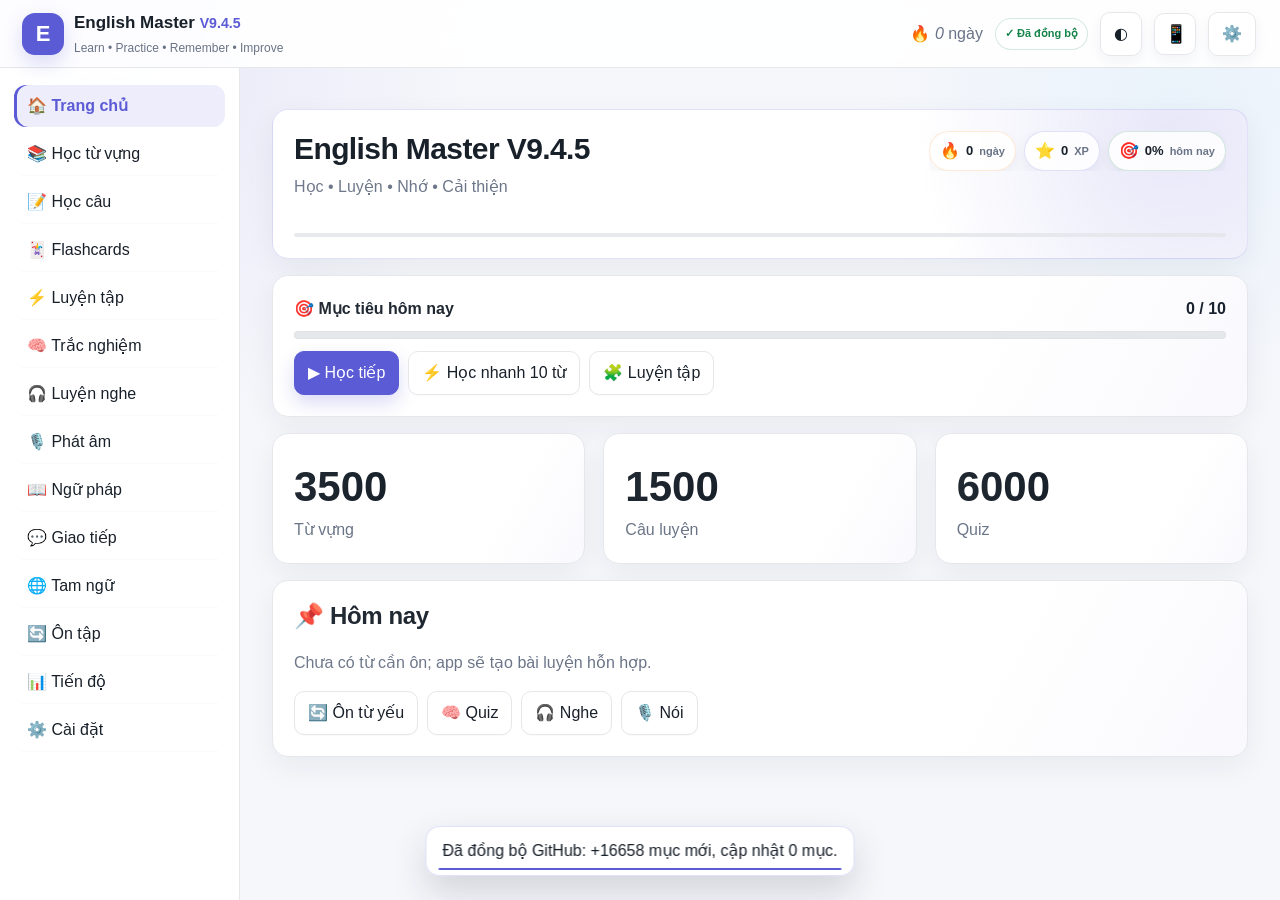
==== index.html @ c89bbf23 "V9.4.5: harden settings theme and speech controls" ====
<!doctype html>
<html lang="vi">
<head>
<meta charset="utf-8">
<meta name="viewport" content="width=device-width,initial-scale=1">
<meta name="application-version" content="9.4.5">
<meta name="theme-color" content="#5b5bd6">
<link rel="manifest" href="manifest.json">
<meta name="apple-mobile-web-app-capable" content="yes">
<link rel="stylesheet" href="styles.css">
<title>English Master V9.4.5</title>
</head>
<body>
<header class="top"><div class="brand"><b>E</b><div><strong>English Master <small>V9.4.5</small></strong><span>Learn • Practice • Remember • Improve</span></div></div><div class="top-actions"><span>🔥 <i id="streak">0</i> ngày</span><span id="syncStatus" data-state="idle" aria-label="Trạng thái đồng bộ" title="Trạng thái đồng bộ">● Đồng bộ</span><button id="theme" aria-label="Đổi Light / Dark" title="Đổi Light / Dark">◐</button><button id="layoutQuick" class="layout-quick" onclick="toggleLayoutQuick()" aria-label="Chuyển sang giao diện điện thoại" title="Chuyển sang giao diện điện thoại">📱</button><button onclick="show('settings')" aria-label="Cài đặt" title="Cài đặt">⚙️</button></div></header>
<div class="layout"><aside id="side"><button onclick="show('home')" aria-label="Trang chủ" title="Trang chủ">🏠 Trang chủ</button><button onclick="show('vocab')" aria-label="Học từ vựng" title="Học từ vựng">📚 Học từ vựng</button><button onclick="show('sentences')" aria-label="Học câu" title="Học câu">📝 Học câu</button><button onclick="show('flashcards')" aria-label="Flashcards" title="Flashcards">🃏 Flashcards</button><button onclick="show('practice')" aria-label="Luyện tập" title="Luyện tập">⚡ Luyện tập</button><button onclick="show('quiz')" aria-label="Trắc nghiệm" title="Trắc nghiệm">🧠 Trắc nghiệm</button><button onclick="show('listening')" aria-label="Luyện nghe" title="Luyện nghe">🎧 Luyện nghe</button><button onclick="show('speaking')" aria-label="Phát âm" title="Phát âm">🎙️ Phát âm</button><button onclick="show('grammar')" aria-label="Ngữ pháp" title="Ngữ pháp">📖 Ngữ pháp</button><button onclick="show('communication')" aria-label="Giao tiếp" title="Giao tiếp">💬 Giao tiếp</button><button onclick="show('trilingual')" aria-label="Tam ngữ" title="Tam ngữ">🌐 Tam ngữ</button><button onclick="show('review')" aria-label="Ôn tập" title="Ôn tập">🔄 Ôn tập</button><button onclick="show('stats')" aria-label="Tiến độ" title="Tiến độ">📊 Tiến độ</button><button onclick="show('settings')" aria-label="Cài đặt" title="Cài đặt">⚙️ Cài đặt</button></aside><main><div id="view"></div></main></div>
<div id="toast" role="status" aria-live="polite"></div><button id="backTop" aria-label="Về đầu trang" title="Về đầu trang">↑</button>
<script src="app.js?v=9.4.5"></script>
</body></html>
---- styles.css ----
:root{--p:#5b5bd6;--bg:#f6f7fb;--card:#fff;--text:#18202a;--muted:#697386;--line:#e5e7eb;--ok:#16834a;--bad:#c43d3d}*{box-sizing:border-box}body{margin:0;font-family:Inter,Arial,sans-serif;background:var(--bg);color:var(--text)}body.dark{--bg:#10131a;--card:#181d27;--text:#eef2f7;--muted:#aab3c0;--line:#2a3240}.top{height:68px;background:var(--card);border-bottom:1px solid var(--line);display:flex;align-items:center;justify-content:space-between;padding:0 22px;position:sticky;top:0;z-index:5}.brand{display:flex;gap:10px;align-items:center}.brand>b{width:42px;height:42px;border-radius:13px;background:var(--p);color:white;display:grid;place-items:center;font-size:22px}.brand strong{display:block;font-size:17px}.brand small{color:var(--p)}.brand span{display:block;color:var(--muted);font-size:12px;margin-top:3px}.top-actions{display:flex;gap:12px;align-items:center;color:var(--muted)}button{border:1px solid var(--line);background:var(--card);color:var(--text);padding:9px 13px;border-radius:10px;cursor:pointer}button:hover{border-color:var(--p)}.layout{display:flex;min-height:calc(100vh - 68px)}aside{width:220px;background:var(--card);border-right:1px solid var(--line);padding:14px;position:sticky;top:68px;height:calc(100vh - 68px);overflow:auto}aside button{width:100%;text-align:left;margin:3px 0;border:0}.active{background:#eeeeff!important;color:var(--p)}main{flex:1;padding:26px;max-width:1250px;margin:auto;width:100%}.card{background:var(--card);border:1px solid var(--line);border-radius:16px;padding:20px;margin-bottom:16px}.grid{display:grid;grid-template-columns:repeat(3,minmax(0,1fr));gap:16px}.grid2{display:grid;grid-template-columns:repeat(2,minmax(0,1fr));gap:16px}.hero{padding:28px}.muted{color:var(--muted)}.small{font-size:13px}.badge{display:inline-block;background:#eeeefc;color:var(--p);padding:5px 9px;border-radius:999px;font-size:12px}.word{font-size:34px;font-weight:800}.ipa{color:var(--p);font-size:18px}.big{font-size:42px;font-weight:800}.actions{display:flex;gap:9px;flex-wrap:wrap}.primary{background:var(--p);color:white;border-color:var(--p)}.danger{color:var(--bad)}.success{color:var(--ok)}.flash{min-height:310px;display:grid;place-items:center;text-align:center;cursor:pointer}.options{display:grid;grid-template-columns:repeat(2,1fr);gap:10px}.option{padding:15px;text-align:left}.correct{border-color:var(--ok);background:#effaf3}.wrong{border-color:var(--bad);background:#fff0f0}.progress{height:8px;background:var(--line);border-radius:99px;overflow:hidden}.bar{height:100%;background:var(--p)}input,select{width:100%;padding:11px;border:1px solid var(--line);border-radius:10px;background:var(--card);color:var(--text)}label{font-size:13px;color:var(--muted);display:block;margin-bottom:6px}.row{display:flex;gap:12px;align-items:center}.list{display:grid;gap:8px}.item{padding:13px;border:1px solid var(--line);border-radius:11px}.table{width:100%;border-collapse:collapse}.table th,.table td{padding:10px;border-bottom:1px solid var(--line);text-align:left}.title{font-size:28px;margin:0 0 8px}.hint{background:#f4f5ff;border-radius:10px;padding:12px}.dark .hint{background:#20263a}@media(max-width:800px){aside{width:62px;padding:8px}aside button{font-size:0;text-align:center}aside button:first-letter{font-size:20px}main{padding:15px}.grid,.grid2{grid-template-columns:1fr}.options{grid-template-columns:1fr}.top{padding:0 10px}.top-actions span{display:none}}.toolbar{display:flex;gap:10px;align-items:center;justify-content:space-between;flex-wrap:wrap}.toolbar>.input,.toolbar>input{flex:1;min-width:180px}.table-wrap{overflow:auto}.flash{min-height:340px;border:2px dashed var(--line);border-radius:18px;padding:28px;margin:18px 0;display:grid;place-items:center;text-align:center;cursor:pointer;transition:.15s}.flash:hover{border-color:var(--p);transform:translateY(-1px)}.flash .big{font-size:48px}.rating{display:flex;gap:10px;flex-wrap:wrap;justify-content:center;margin-top:15px}.rating button{min-width:120px}.notice{padding:13px;border-radius:10px;background:#f4f5ff;margin-top:8px}.dark .notice{background:#20263a}.empty{text-align:center;padding:25px;color:var(--muted)}code{word-break:break-all}@media(max-width:900px){.grid{grid-template-columns:repeat(2,minmax(0,1fr))}}@media(max-width:600px){.grid{grid-template-columns:1fr}.top-actions button{padding:7px}.word{font-size:24px}.flash .big{font-size:36px}.table th,.table td{min-width:130px}}
.grid-2{grid-template-columns:repeat(2,minmax(0,1fr))}.btn{font:inherit}.list .item{background:var(--card)}
.jump-control{display:flex;align-items:center;gap:8px;flex-wrap:wrap}.jump-input{width:82px!important;flex:0 0 82px;padding:9px 10px!important}.jump-control button{padding:9px 12px}
body.layout-phone aside{width:62px;padding:8px}body.layout-phone aside button{font-size:0;text-align:center}body.layout-phone aside button:first-letter{font-size:20px}body.layout-phone main{padding:15px}body.layout-phone .grid,body.layout-phone .grid2{grid-template-columns:1fr}body.layout-phone .options{grid-template-columns:1fr}body.layout-phone .top{padding:0 10px}body.layout-phone .top-actions span{display:none}body.layout-phone .word{font-size:24px}body.layout-phone .flash .big{font-size:36px}
body.layout-desktop aside{width:220px;padding:14px}body.layout-desktop aside button{font-size:inherit;text-align:left}body.layout-desktop aside button:first-letter{font-size:inherit}body.layout-desktop main{padding:26px;max-width:1250px}body.layout-desktop .grid{grid-template-columns:repeat(3,minmax(0,1fr))}body.layout-desktop .grid2{grid-template-columns:repeat(2,minmax(0,1fr))}body.layout-desktop .options{grid-template-columns:repeat(2,1fr)}body.layout-desktop .top{padding:0 22px}body.layout-desktop .top-actions span{display:inline}
@media(max-width:600px){.jump-control{width:100%;justify-content:flex-start}.jump-input{width:76px!important;flex-basis:76px}}

/* Phone-only layout: scoped exclusively to body.layout-phone. Desktop layout remains unchanged. */
body.layout-phone{overflow-x:hidden}body.layout-phone .top{height:58px;padding:0 10px}body.layout-phone .brand>b{width:36px;height:36px;border-radius:10px;font-size:19px}body.layout-phone .brand strong{font-size:15px}body.layout-phone .brand span{display:none}body.layout-phone .top-actions{gap:6px}body.layout-phone .top-actions button{padding:7px 9px}
body.layout-phone .layout{display:block;min-height:calc(100vh - 58px)}body.layout-phone #side{position:fixed;left:0;right:0;bottom:0;top:auto;width:auto;height:auto;z-index:20;display:flex;gap:4px;padding:7px 6px;overflow-x:auto;overflow-y:hidden;background:var(--card);border-right:0;border-top:1px solid var(--line);box-shadow:0 -6px 20px rgba(0,0,0,.08)}body.layout-phone #side button{flex:0 0 58px;width:58px;height:46px;margin:0;padding:4px 2px;border-radius:10px;text-align:center;font-size:0;white-space:nowrap}body.layout-phone #side button:first-letter{font-size:19px}body.layout-phone main{max-width:none;width:100%;padding:13px 12px calc(76px + env(safe-area-inset-bottom));margin:0}body.layout-phone .card{border-radius:13px;padding:15px;margin-bottom:12px}body.layout-phone .hero{padding:19px 16px}body.layout-phone .title{font-size:23px}body.layout-phone .grid,body.layout-phone .grid2,body.layout-phone .grid-2{grid-template-columns:1fr!important;gap:12px}body.layout-phone .options{grid-template-columns:1fr!important;gap:9px}body.layout-phone .option{padding:13px}body.layout-phone .actions{gap:7px}body.layout-phone .actions button{min-height:42px}body.layout-phone .row{align-items:stretch;flex-wrap:wrap}body.layout-phone .row>input{flex:1 1 180px}body.layout-phone .table-wrap{margin:0 -3px}body.layout-phone .table th,body.layout-phone .table td{min-width:125px;padding:9px}body.layout-phone .jump-control{width:100%;padding-top:5px}body.layout-phone .jump-input{width:78px!important;flex-basis:78px}body.layout-phone .flash{min-height:280px;padding:20px;margin:13px 0}body.layout-phone .flash .big{font-size:34px}body.layout-phone .word{font-size:25px}
body.layout-desktop .jump-control{width:auto}

/* Mobile robustness: touch targets, safe areas, and long-content containment. */
body.layout-phone{min-width:0;overscroll-behavior-x:none}
body.layout-phone button,body.layout-phone input,body.layout-phone select{min-height:42px}
body.layout-phone #side{padding-bottom:calc(7px + env(safe-area-inset-bottom));padding-left:calc(6px + env(safe-area-inset-left));padding-right:calc(6px + env(safe-area-inset-right))}
body.layout-phone #side button{touch-action:manipulation}
body.layout-phone .toolbar{align-items:stretch}
body.layout-phone .toolbar>.jump-control{flex:1 1 100%;order:3}
body.layout-phone .actions{max-width:100%}
body.layout-phone .actions button{max-width:100%;white-space:normal}
body.layout-phone .item,body.layout-phone .card{overflow-wrap:anywhere}
body.layout-phone h1,body.layout-phone h2,body.layout-phone h3,body.layout-phone p{overflow-wrap:anywhere}
body.layout-phone .table-wrap{-webkit-overflow-scrolling:touch}
body.layout-phone .table{min-width:620px}
body.layout-phone .rating button{flex:1 1 100%;min-width:0}
body.layout-phone .jump-input{max-width:88px}


/* Quick device switch */
.layout-quick{min-width:42px;min-height:42px;padding:7px 10px;font-size:18px;line-height:1;display:inline-grid;place-items:center}
body.layout-phone .layout-quick,body.layout-desktop .layout-quick{flex:0 0 42px}

.practice-order{display:flex;flex-wrap:wrap;gap:8px;margin-top:10px;min-height:44px}.token{padding:10px 12px!important;border-radius:10px}.token.chosen{background:var(--p);color:#fff;border-color:var(--p)}body.layout-phone .practice-order{gap:6px}body.layout-phone .token{min-height:42px;padding:9px 11px!important}

/* V9.3.2 performance/accessibility/responsive polish */
html{scroll-behavior:smooth;-webkit-text-size-adjust:100%}
body{-webkit-font-smoothing:antialiased;text-rendering:optimizeLegibility}
button,input,select{font:inherit}
button{min-height:40px;touch-action:manipulation}
button:focus-visible,input:focus-visible,select:focus-visible{outline:3px solid var(--p);outline-offset:2px}
button:disabled{cursor:not-allowed;opacity:.62}
main{contain:layout}
#view{width:100%;min-width:0}
.active{font-weight:700}
.speech-live{display:inline-flex;align-items:center;gap:7px}
.speech-meter{height:9px;background:var(--line);border-radius:999px;overflow:hidden;margin:10px 0 6px}
.speech-meter span{display:block;height:100%;background:var(--p);border-radius:inherit;transition:width .18s ease}
body.layout-desktop main{max-width:1400px;padding:28px 32px}
body.layout-desktop .card{padding:21px}
body.layout-desktop .grid{gap:18px}
body.layout-desktop .options{gap:12px}
body.layout-phone .top{z-index:30;box-shadow:0 1px 0 var(--line)}
body.layout-phone .options .option{min-height:48px}
body.layout-phone .table-wrap{overscroll-behavior-x:contain}
body.layout-phone #side{scroll-snap-type:x proximity}
body.layout-phone #side button{scroll-snap-align:start}
@media(min-width:1200px){
  body.layout-desktop #side{width:240px}
  body.layout-desktop .title{font-size:30px}
}
@media(max-width:800px){
  .top{height:60px}
  .brand strong{white-space:nowrap}
  .brand span{display:none}
}
@media(max-width:520px){
  body.layout-phone .brand small{display:none}
  body.layout-phone .top-actions{gap:3px}
  body.layout-phone .top-actions button{min-width:42px;padding:6px}
  body.layout-phone .card{padding:14px}
  body.layout-phone .title{font-size:22px}
}
@media(prefers-reduced-motion:reduce){
  html{scroll-behavior:auto}
  *,*::before,*::after{animation-duration:.01ms!important;animation-iteration-count:1!important;scroll-behavior:auto!important;transition-duration:.01ms!important}
}
@media(hover:hover){
  body.layout-desktop .card:not(.hero){transition:box-shadow .16s ease,transform .16s ease}
  body.layout-desktop .card:not(.hero):hover{box-shadow:0 6px 18px rgba(15,23,42,.05)}
}

/* V9.3.4 visual motion + interaction system */
:root{--p-strong:#4949c4;--p-soft:rgba(91,91,214,.11);--p-glow:rgba(91,91,214,.22);--shadow-card:0 10px 30px rgba(23,30,52,.06);--shadow-card-hover:0 16px 38px rgba(23,30,52,.11);--ease:cubic-bezier(.2,.75,.25,1)}
body{background:radial-gradient(circle at 8% 8%,rgba(91,91,214,.10),transparent 26%),radial-gradient(circle at 92% 12%,rgba(72,187,255,.07),transparent 23%),var(--bg);transition:background-color .28s ease,color .28s ease}
body.dark{--p-soft:rgba(124,124,240,.14);--p-glow:rgba(124,124,240,.24);--shadow-card:0 12px 30px rgba(0,0,0,.20);--shadow-card-hover:0 18px 42px rgba(0,0,0,.30);background:radial-gradient(circle at 8% 8%,rgba(91,91,214,.13),transparent 28%),radial-gradient(circle at 92% 12%,rgba(72,187,255,.06),transparent 24%),var(--bg)}
.top{background:color-mix(in srgb,var(--card) 90%,transparent);backdrop-filter:blur(16px);-webkit-backdrop-filter:blur(16px);transition:background .28s ease,box-shadow .28s ease,border-color .28s ease}
.brand>b{position:relative;overflow:hidden;box-shadow:0 8px 20px var(--p-glow);transition:transform .25s var(--ease),box-shadow .25s ease}
.brand>b::after{content:"";position:absolute;inset:-35%;background:linear-gradient(120deg,transparent 30%,rgba(255,255,255,.35),transparent 70%);transform:translateX(-120%) rotate(15deg);animation:brandSheen 5s ease-in-out infinite}
.brand:hover>b{transform:translateY(-1px) rotate(-2deg);box-shadow:0 12px 26px var(--p-glow)}
.top-actions>span{transition:transform .2s ease}.top-actions>span:hover{transform:translateY(-1px)}
button{position:relative;overflow:hidden;box-shadow:0 1px 0 rgba(0,0,0,.02);transition:transform .16s var(--ease),box-shadow .2s ease,border-color .2s ease,background-color .2s ease,color .2s ease}
button:active:not(:disabled){transform:translateY(1px) scale(.985)}button.primary{box-shadow:0 8px 18px var(--p-glow)}
@media(hover:hover){button:not(:disabled):hover{transform:translateY(-1px);box-shadow:0 7px 16px rgba(23,30,52,.08)}button.primary:not(:disabled):hover{box-shadow:0 11px 24px var(--p-glow)}aside button:hover{transform:translateX(4px)}}
aside{background:color-mix(in srgb,var(--card) 96%,transparent);backdrop-filter:blur(12px);-webkit-backdrop-filter:blur(12px)}
aside button{position:relative;isolation:isolate;border-radius:12px!important}
aside button::before{content:"";position:absolute;left:0;top:9px;bottom:9px;width:3px;border-radius:99px;background:var(--p);transform:scaleY(0);transition:transform .2s var(--ease)}
aside button.active{background:var(--p-soft)!important;box-shadow:inset 0 0 0 1px rgba(91,91,214,.07)}aside button.active::before{transform:scaleY(1)}
.card{position:relative;overflow:hidden;box-shadow:0 1px 0 rgba(255,255,255,.25),var(--shadow-card);transition:transform .24s var(--ease),box-shadow .24s ease,border-color .24s ease,background-color .28s ease}
.card::before{content:"";position:absolute;inset:0;pointer-events:none;background:linear-gradient(120deg,rgba(255,255,255,.055),transparent 38%,transparent 70%,rgba(91,91,214,.035))}
.hero{border-color:rgba(91,91,214,.18);background:radial-gradient(circle at 92% 15%,rgba(91,91,214,.13),transparent 28%),linear-gradient(180deg,var(--card),var(--card))}
.hero .title{position:relative;letter-spacing:-.02em}.grid>.card,.grid2>.card,.grid-2>.card{min-width:0}
.item{transition:transform .18s var(--ease),border-color .18s ease,background-color .18s ease}
@media(hover:hover){.card:not(.hero):hover{transform:translateY(-3px);box-shadow:var(--shadow-card-hover);border-color:rgba(91,91,214,.18)}.item:hover{transform:translateY(-1px);border-color:rgba(91,91,214,.22);background:var(--p-soft)}}
.table tbody tr{transition:background-color .16s ease,transform .16s ease}.table tbody tr:hover{background:var(--p-soft)}
input,select{transition:border-color .18s ease,box-shadow .18s ease,transform .18s var(--ease)}input:focus,select:focus{border-color:var(--p);box-shadow:0 0 0 4px var(--p-soft);transform:translateY(-1px)}
.progress{position:relative;box-shadow:inset 0 0 0 1px rgba(0,0,0,.025)}.bar{position:relative;overflow:hidden;border-radius:inherit;box-shadow:0 0 12px var(--p-glow);animation:progressFill .65s var(--ease) both}
.bar::after{content:"";position:absolute;inset:0;background:linear-gradient(100deg,transparent 20%,rgba(255,255,255,.34) 50%,transparent 80%);transform:translateX(-120%);animation:barSheen 1.8s ease-in-out .15s both}
.options .option,.actions button,.rating button,.practice-order .token{transition:transform .18s var(--ease),box-shadow .18s ease,border-color .18s ease,background-color .18s ease}
@media(hover:hover){.options .option:hover,.rating button:hover,.practice-order .token:hover{transform:translateY(-2px)}}
.options .option:disabled{transform:none}.correct{animation:answerPop .32s var(--ease)}.wrong{animation:answerShake .36s ease}
.practice-order .token.chosen{box-shadow:0 7px 16px var(--p-glow)}.flash{perspective:1200px;transform-style:preserve-3d;will-change:transform,opacity}
.flash.flipped{animation:flashFlipIn .42s var(--ease) both}.flash:not(.flipped){animation:flashFrontIn .38s var(--ease) both}.rating{animation:riseIn .38s .05s var(--ease) both}.notice{animation:riseIn .34s var(--ease) both}
#view.page-enter{animation:viewFade .32s ease both}#view.page-enter>.card{animation:cardEnter .46s var(--ease) both}
#view.page-enter>.card:nth-child(1){animation-delay:.02s}#view.page-enter>.card:nth-child(2){animation-delay:.07s}#view.page-enter>.card:nth-child(3){animation-delay:.12s}#view.page-enter>.card:nth-child(4){animation-delay:.17s}#view.page-enter>.card:nth-child(5){animation-delay:.22s}#view.page-enter>.card:nth-child(6){animation-delay:.27s}#view.page-enter>.card:nth-child(7){animation-delay:.32s}#view.page-enter>.card:nth-child(8){animation-delay:.37s}
#toast{position:fixed;left:50%;bottom:24px;z-index:100;min-width:min(340px,calc(100vw - 28px));max-width:min(560px,calc(100vw - 28px));padding:12px 16px;border:1px solid rgba(91,91,214,.18);border-radius:14px;background:color-mix(in srgb,var(--card) 94%,transparent);color:var(--text);box-shadow:0 16px 36px rgba(23,30,52,.16);backdrop-filter:blur(16px);-webkit-backdrop-filter:blur(16px);opacity:0;pointer-events:none;transform:translate(-50%,18px) scale(.96);transition:opacity .22s ease,transform .28s var(--ease)}
#toast.show{opacity:1;transform:translate(-50%,0) scale(1)}#toast.show::after{content:"";position:absolute;left:12px;right:12px;bottom:5px;height:2px;border-radius:999px;background:var(--p);transform-origin:left;animation:toastProgress 2.55s linear both}
.layout-quick{box-shadow:0 6px 16px var(--p-soft)}
body.layout-phone #side{background:color-mix(in srgb,var(--card) 94%,transparent);backdrop-filter:blur(16px);-webkit-backdrop-filter:blur(16px)}
body.layout-phone #side button{transition:transform .18s var(--ease),background .18s ease,box-shadow .18s ease}
body.layout-phone #side button.active{box-shadow:inset 0 0 0 1px rgba(91,91,214,.10),0 5px 14px var(--p-soft)}
body.layout-phone #side button.active::before{left:10px;right:10px;top:auto;bottom:3px;width:auto;height:3px;transform:scaleX(1)}
body.layout-phone #side button::before{left:10px;right:10px;top:auto;bottom:3px;width:auto;height:3px;transform:scaleX(0)}
@media(max-width:600px){#toast{bottom:calc(78px + env(safe-area-inset-bottom))}}
@keyframes viewFade{from{opacity:.35}to{opacity:1}}@keyframes cardEnter{from{opacity:0;transform:translateY(12px) scale(.985)}to{opacity:1;transform:none}}
@keyframes brandSheen{0%,35%{transform:translateX(-120%) rotate(15deg)}58%,100%{transform:translateX(130%) rotate(15deg)}}
@keyframes progressFill{from{transform:scaleX(.15);opacity:.45}to{transform:scaleX(1);opacity:1}}@keyframes barSheen{from{transform:translateX(-120%)}to{transform:translateX(120%)}}
@keyframes flashFrontIn{from{opacity:0;transform:rotateX(-4deg) translateY(8px) scale(.985)}to{opacity:1;transform:none}}@keyframes flashFlipIn{from{opacity:0;transform:rotateY(75deg) scale(.96)}to{opacity:1;transform:rotateY(0) scale(1)}}
@keyframes answerPop{0%{transform:scale(.98)}60%{transform:scale(1.015)}100%{transform:scale(1)}}@keyframes answerShake{0%,100%{transform:translateX(0)}25%{transform:translateX(-4px)}75%{transform:translateX(4px)}}
@keyframes riseIn{from{opacity:0;transform:translateY(7px)}to{opacity:1;transform:none}}@keyframes toastProgress{from{transform:scaleX(0)}to{transform:scaleX(1)}}
.flash-hint{margin:8px 0 0;text-align:center}
button:focus-visible,input:focus-visible,select:focus-visible,[tabindex]:focus-visible{outline:3px solid color-mix(in srgb,var(--p) 58%,white);outline-offset:2px;box-shadow:0 0 0 5px var(--p-soft)!important}
@media(pointer:coarse){button{min-height:44px}.actions button{min-width:44px}.jump-input{min-height:44px}}
body.layout-phone main{padding-bottom:calc(18px + env(safe-area-inset-bottom))}
body.layout-phone #view{padding-bottom:calc(12px + env(safe-area-inset-bottom))}
@media(prefers-reduced-motion:reduce){body{transition:none}button,.card,.item,input,select{transition:none!important}#toast.show::after{animation:none}#view.page-enter,#view.page-enter>.card,.flash,.rating,.notice,.bar,.brand>b::after{animation:none!important}}

/* V9.3.5 interface feedback layer */
.hero-top{display:flex;align-items:flex-start;justify-content:space-between;gap:20px}
.hero-top>div:first-child{min-width:0;flex:1}
.hero-stats{display:flex;gap:8px;flex-wrap:wrap;justify-content:flex-end;max-width:430px}
.hero-chip{display:inline-flex;align-items:center;gap:6px;padding:7px 10px;border:1px solid var(--line);border-radius:999px;background:color-mix(in srgb,var(--card) 86%,transparent);box-shadow:0 5px 14px rgba(23,30,52,.05);white-space:nowrap;animation:chipFloat .45s var(--ease) both}
.hero-chip:nth-child(2){animation-delay:.06s}.hero-chip:nth-child(3){animation-delay:.12s}
.hero-chip small{color:var(--muted);font-size:11px;font-weight:600}
.hero-chip b{font-size:13px}
.hero-chip.flame{border-color:rgba(255,138,43,.18)}.hero-chip.xp{border-color:rgba(91,91,214,.18)}.hero-chip.goal{border-color:rgba(22,131,74,.18)}
.hero-progress{height:4px;margin-top:18px;border-radius:999px;background:var(--line);overflow:hidden;opacity:.9}
.hero-progress span{display:block;height:100%;border-radius:inherit;background:linear-gradient(90deg,var(--p),#7b7be7);box-shadow:0 0 12px var(--p-glow);animation:heroProgress .72s var(--ease) both}
button::after{content:"";position:absolute;left:50%;top:50%;width:0;height:0;padding-top:0;border-radius:50%;background:var(--p-soft);transform:translate(-50%,-50%);pointer-events:none;opacity:0}
button:active:not(:disabled)::after{width:150%;padding-top:150%;opacity:1;transition:width .24s ease,padding-top .24s ease,opacity .24s ease}
button.primary::after{background:rgba(255,255,255,.16)}
.top-actions button{box-shadow:0 5px 14px rgba(23,30,52,.05)}
.top-actions button:hover{box-shadow:0 8px 18px var(--p-soft)}
#theme{transition:transform .32s var(--ease),background-color .25s ease,box-shadow .25s ease}
body.dark #theme{transform:rotate(180deg)}
body.layout-phone .hero-top{display:block}
body.layout-phone .hero-stats{margin-top:12px;justify-content:flex-start;max-width:none}
body.layout-phone .hero-chip{padding:7px 9px}
body.layout-phone .hero-progress{margin-top:14px}
@media(max-width:700px){
  .hero-top{display:block}
  .hero-stats{justify-content:flex-start;margin-top:12px;max-width:none}
  .hero-chip{padding:7px 9px}
}
@keyframes chipFloat{from{opacity:0;transform:translateY(7px) scale(.97)}to{opacity:1;transform:none}}
@keyframes heroProgress{from{transform:scaleX(.05);transform-origin:left;opacity:.35}to{transform:scaleX(1);transform-origin:left;opacity:1}}
@media(prefers-reduced-motion:reduce){
  .hero-chip,.hero-progress span{animation:none!important}
  button::after{display:none}
  #theme{transition:none!important}
}

/* V9.3.6 learning feedback effects */
#view{position:relative}
#view::after{content:"";position:fixed;inset:0;pointer-events:none;z-index:90;opacity:0}
#view.feedback-good::after{background:radial-gradient(circle at 50% 18%,rgba(22,131,74,.16),transparent 28%);animation:feedbackGood .58s ease-out both}
#view.feedback-bad::after{background:radial-gradient(circle at 50% 18%,rgba(196,61,61,.14),transparent 25%);animation:feedbackBad .42s ease-out both}
#view.feedback-xp::after{background:radial-gradient(circle at 50% 10%,var(--p-glow),transparent 26%);animation:feedbackXp .62s ease-out both}
.result-good,.result-bad{border-radius:12px;padding:10px 12px;margin-top:10px}
.result-good{animation:resultGood .42s var(--ease) both;background:var(--p-soft);box-shadow:0 0 0 1px rgba(91,91,214,.08)}
.result-bad{animation:resultBad .4s ease both;background:rgba(196,61,61,.08);box-shadow:0 0 0 1px rgba(196,61,61,.10)}
.correct{box-shadow:0 0 0 1px rgba(22,131,74,.10),0 8px 22px rgba(22,131,74,.11);animation:answerWin .45s var(--ease) both!important}
.wrong{box-shadow:0 0 0 1px rgba(196,61,61,.10),0 8px 20px rgba(196,61,61,.09);animation:answerShake .38s ease both!important}
@keyframes feedbackGood{0%{opacity:0;transform:scale(.94)}25%{opacity:1}100%{opacity:0;transform:scale(1.05)}}
@keyframes feedbackBad{0%{opacity:0}20%{opacity:1}65%{opacity:.3}100%{opacity:0}}
@keyframes feedbackXp{0%{opacity:0;transform:scale(.9)}28%{opacity:1}100%{opacity:0;transform:scale(1.08)}}
@keyframes resultGood{from{opacity:0;transform:translateY(5px) scale(.985)}60%{transform:translateY(-1px) scale(1.01)}to{opacity:1;transform:none}}
@keyframes resultBad{0%{opacity:0;transform:translateX(0)}25%{transform:translateX(-3px)}50%{transform:translateX(3px)}100%{opacity:1;transform:none}}
@keyframes answerWin{0%{transform:scale(.98)}55%{transform:scale(1.025)}100%{transform:scale(1)}}
@media(prefers-reduced-motion:reduce){
  #view.feedback-good::after,#view.feedback-bad::after,#view.feedback-xp::after,.result-good,.result-bad,.correct,.wrong{animation:none!important}
}

/* V9.3.7 tactile navigation layer */
button::after{left:var(--ripple-x,50%);top:var(--ripple-y,50%)}
.xp-burst{position:fixed;top:78px;right:22px;z-index:120;pointer-events:none;padding:8px 12px;border:1px solid rgba(91,91,214,.20);border-radius:999px;background:color-mix(in srgb,var(--card) 92%,transparent);color:var(--p);font-weight:800;font-size:13px;box-shadow:0 12px 28px rgba(23,30,52,.14),0 0 0 5px var(--p-soft);backdrop-filter:blur(14px);-webkit-backdrop-filter:blur(14px);animation:xpBurst .78s var(--ease) both}
#streak{display:inline-block;transform-origin:center;will-change:transform}
#streak.streak-pulse{animation:streakPulse .56s var(--ease) both}
#backTop{position:fixed;right:22px;bottom:24px;z-index:95;width:44px;height:44px;min-height:44px;padding:0;display:grid;place-items:center;border-radius:50%;background:color-mix(in srgb,var(--card) 92%,transparent);backdrop-filter:blur(14px);-webkit-backdrop-filter:blur(14px);box-shadow:0 12px 28px rgba(23,30,52,.13);opacity:0;pointer-events:none;transform:translateY(10px) scale(.9);transition:opacity .22s ease,transform .24s var(--ease),box-shadow .2s ease}
#backTop.show{opacity:1;pointer-events:auto;transform:none}
#backTop:hover{box-shadow:0 16px 32px var(--p-soft)}
body.layout-phone #backTop{right:14px;bottom:calc(84px + env(safe-area-inset-bottom))}
@keyframes xpBurst{0%{opacity:0;transform:translateY(9px) scale(.78)}25%{opacity:1;transform:translateY(0) scale(1.06)}100%{opacity:0;transform:translateY(-34px) scale(1)}}
@keyframes streakPulse{0%{transform:scale(1)}45%{transform:scale(1.34)}100%{transform:scale(1)}}
@media(max-width:600px){.xp-burst{top:66px;right:12px}#backTop{right:12px}}
@media(prefers-reduced-motion:reduce){.xp-burst,#streak.streak-pulse{animation:none!important}#backTop{transition:none!important}}

/* V9.3.8 loading and sync surface */
#syncStatus{
  display:inline-flex;align-items:center;justify-content:center;gap:5px;
  min-height:32px;padding:5px 9px;border:1px solid var(--line);border-radius:999px;
  color:var(--muted);background:color-mix(in srgb,var(--card) 88%,transparent);
  font-size:11px;font-weight:700;white-space:nowrap;
  transition:transform .2s var(--ease),border-color .2s ease,background-color .2s ease,color .2s ease;
}
#syncStatus[data-state="sync"]{color:var(--p);border-color:rgba(91,91,214,.2);animation:syncPulse 1.1s ease-in-out infinite}
#syncStatus[data-state="ok"]{color:var(--ok);border-color:rgba(22,131,74,.18)}
#syncStatus[data-state="error"]{color:var(--bad);border-color:rgba(196,61,61,.18)}
#view.boot-loading{animation:none}
.skeleton-line,.skeleton-card span,.skeleton-chips span,.skeleton-progress{
  position:relative;overflow:hidden;background:linear-gradient(90deg,var(--line),color-mix(in srgb,var(--line) 55%,var(--card)),var(--line));
  background-size:220% 100%;animation:skeletonWave 1.2s linear infinite;border-radius:10px
}
.skeleton-hero{min-height:165px}
.skeleton-line{height:14px;width:46%;margin:4px 0 11px}.skeleton-line.wide{height:27px;width:62%;border-radius:9px}
.skeleton-chips{display:flex;gap:8px;margin-top:19px}.skeleton-chips span{height:30px;width:84px;border-radius:999px}
.skeleton-progress{height:5px;width:100%;margin-top:18px}
.skeleton-card{min-height:110px;padding:19px;display:flex;flex-direction:column;gap:12px;justify-content:center}
.skeleton-card span:first-child{height:26px;width:38%;border-radius:8px}.skeleton-card span:last-child{height:13px;width:58%}
@keyframes skeletonWave{0%{background-position:200% 0}100%{background-position:-20% 0}}
@keyframes syncPulse{0%,100%{opacity:.65;transform:scale(1)}50%{opacity:1;transform:scale(1.03)}}
@media(max-width:800px){#syncStatus{display:none}}
@media(prefers-reduced-motion:reduce){
  #syncStatus{animation:none!important}
  .skeleton-line,.skeleton-card span,.skeleton-chips span,.skeleton-progress{animation:none!important}
}

/* V9.3.9 deep UI polish: controlled motion + layout stability */
#view{min-height:calc(100vh - 150px)}
#view.page-enter{will-change:opacity,transform}
#view.page-enter>.card{will-change:opacity,transform}
.hero-stats{contain:layout paint}
.hero-chip{animation-duration:.32s}
.progress .bar,.hero-progress span{transform-origin:left center}
@media(hover:hover){
  body.layout-desktop .card:not(.hero):hover{transform:translateY(-2px)}
  body.layout-desktop .item:hover{transform:translateY(-1px)}
}
@media(max-width:800px){
  #view{min-height:calc(100vh - 142px)}
  .hero-top{align-items:stretch;flex-direction:column}
  .hero-stats{justify-content:flex-start;max-width:none}
}
@media(prefers-reduced-motion:reduce){
  #view.page-enter,#view.page-enter>.card{will-change:auto}
}

/* V9.4.0 comprehensive UX foundation */
:root{--focus:3px solid var(--p);--radius-lg:18px;--radius-md:13px;--surface-2:color-mix(in srgb,var(--card) 92%,var(--bg))}
body{line-height:1.5}
h1,h2,h3{line-height:1.2;letter-spacing:-.015em}
h1,h2,h3,p{margin-top:0}
.card{box-shadow:var(--shadow-card);transition:box-shadow .18s ease,border-color .18s ease,background-color .18s ease}
.card:focus-within{border-color:color-mix(in srgb,var(--p) 42%,var(--line));box-shadow:0 0 0 3px var(--p-soft),var(--shadow-card)}
button:focus-visible,input:focus-visible,select:focus-visible,[tabindex]:focus-visible{outline:var(--focus);outline-offset:3px;box-shadow:0 0 0 6px var(--p-soft)!important}
button[aria-current="page"],aside button.active{background:var(--p-soft)!important;color:var(--p)!important}
aside button{min-height:42px}
aside button.active{box-shadow:inset 3px 0 0 var(--p)}
.table th{position:sticky;top:0;background:var(--card);z-index:1}
.table tbody tr{transition:background-color .14s ease}
@media(hover:hover){.table tbody tr:hover{background:var(--p-soft)}.item:hover{border-color:color-mix(in srgb,var(--p) 25%,var(--line))}}
input::placeholder{color:var(--muted);opacity:.78}
select{appearance:auto}
.error-state{text-align:center;padding:34px 22px}
.error-icon{font-size:40px;margin-bottom:10px}
.error-state details{text-align:left;margin:16px 0;padding:10px;background:var(--surface-2);border-radius:10px}
.error-state code{display:block;white-space:pre-wrap;overflow-wrap:anywhere;margin-top:8px}
.empty{border:1px dashed var(--line);border-radius:var(--radius-md);background:var(--surface-2)}
.notice{border:1px solid color-mix(in srgb,var(--p) 12%,var(--line))}
.progress{position:relative}
.progress .bar{min-width:0;transition:width .35s var(--ease)}
body.layout-phone .card:focus-within{box-shadow:0 0 0 2px var(--p-soft),var(--shadow-card)}
body.layout-phone .table th{position:sticky;left:auto}
@media(max-width:800px){main{padding-top:18px}.card{border-radius:15px}.hero{border-radius:17px}}
@media(prefers-reduced-motion:reduce){.card,.table tbody tr,.progress .bar{transition:none!important}}
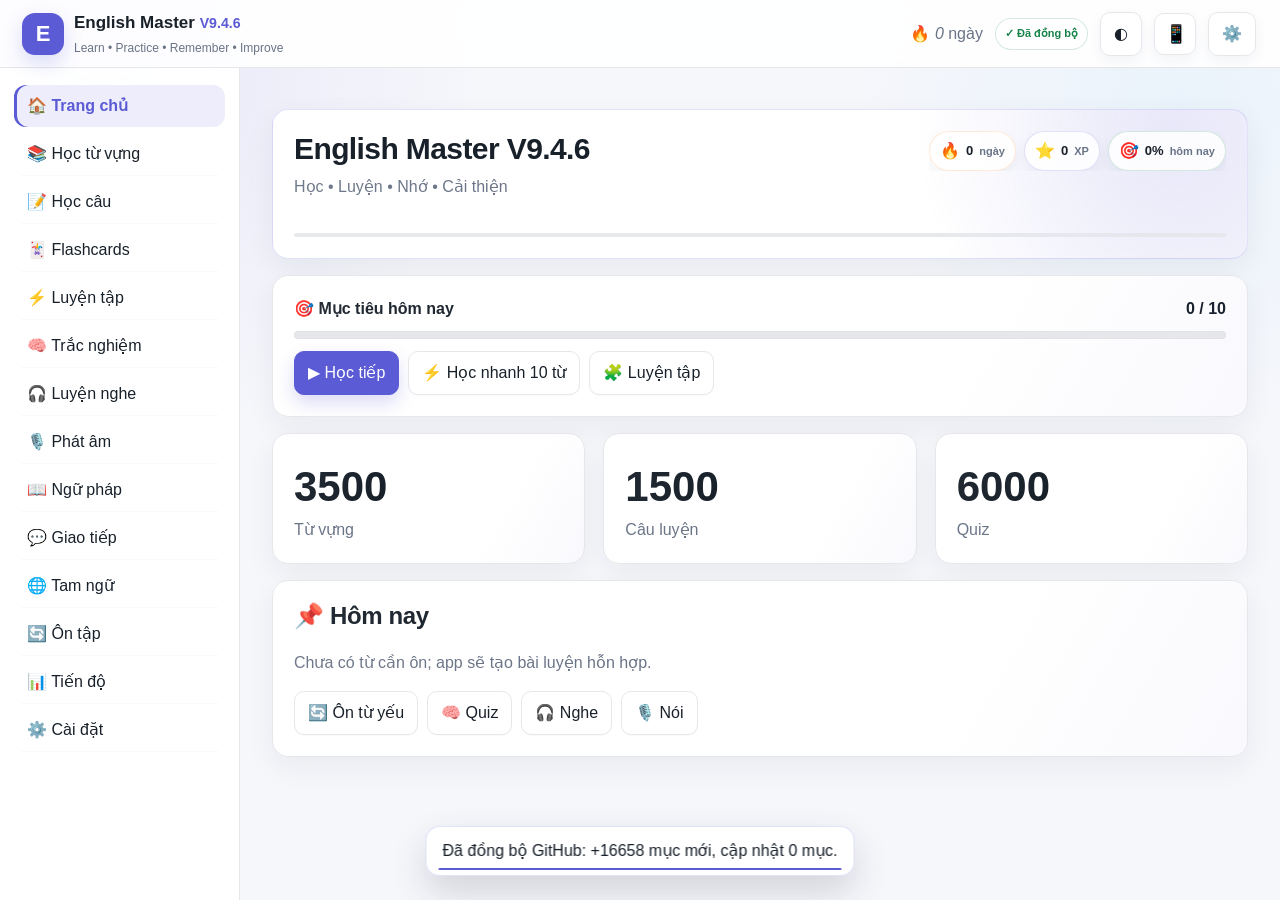
==== commit ba05a1fc: "V9.4.6: clean stale practice labels and verify theme controls" ====
--- a/index.html
+++ b/index.html
@@ -3,16 +3,16 @@
 <head>
 <meta charset="utf-8">
 <meta name="viewport" content="width=device-width,initial-scale=1">
-<meta name="application-version" content="9.4.5">
+<meta name="application-version" content="9.4.6">
 <meta name="theme-color" content="#5b5bd6">
 <link rel="manifest" href="manifest.json">
 <meta name="apple-mobile-web-app-capable" content="yes">
 <link rel="stylesheet" href="styles.css">
-<title>English Master V9.4.5</title>
+<title>English Master V9.4.6</title>
 </head>
 <body>
-<header class="top"><div class="brand"><b>E</b><div><strong>English Master <small>V9.4.5</small></strong><span>Learn • Practice • Remember • Improve</span></div></div><div class="top-actions"><span>🔥 <i id="streak">0</i> ngày</span><span id="syncStatus" data-state="idle" aria-label="Trạng thái đồng bộ" title="Trạng thái đồng bộ">● Đồng bộ</span><button id="theme" aria-label="Đổi Light / Dark" title="Đổi Light / Dark">◐</button><button id="layoutQuick" class="layout-quick" onclick="toggleLayoutQuick()" aria-label="Chuyển sang giao diện điện thoại" title="Chuyển sang giao diện điện thoại">📱</button><button onclick="show('settings')" aria-label="Cài đặt" title="Cài đặt">⚙️</button></div></header>
+<header class="top"><div class="brand"><b>E</b><div><strong>English Master <small>V9.4.6</small></strong><span>Learn • Practice • Remember • Improve</span></div></div><div class="top-actions"><span>🔥 <i id="streak">0</i> ngày</span><span id="syncStatus" data-state="idle" aria-label="Trạng thái đồng bộ" title="Trạng thái đồng bộ">● Đồng bộ</span><button id="theme" aria-label="Đổi Light / Dark" title="Đổi Light / Dark">◐</button><button id="layoutQuick" class="layout-quick" onclick="toggleLayoutQuick()" aria-label="Chuyển sang giao diện điện thoại" title="Chuyển sang giao diện điện thoại">📱</button><button onclick="show('settings')" aria-label="Cài đặt" title="Cài đặt">⚙️</button></div></header>
 <div class="layout"><aside id="side"><button onclick="show('home')" aria-label="Trang chủ" title="Trang chủ">🏠 Trang chủ</button><button onclick="show('vocab')" aria-label="Học từ vựng" title="Học từ vựng">📚 Học từ vựng</button><button onclick="show('sentences')" aria-label="Học câu" title="Học câu">📝 Học câu</button><button onclick="show('flashcards')" aria-label="Flashcards" title="Flashcards">🃏 Flashcards</button><button onclick="show('practice')" aria-label="Luyện tập" title="Luyện tập">⚡ Luyện tập</button><button onclick="show('quiz')" aria-label="Trắc nghiệm" title="Trắc nghiệm">🧠 Trắc nghiệm</button><button onclick="show('listening')" aria-label="Luyện nghe" title="Luyện nghe">🎧 Luyện nghe</button><button onclick="show('speaking')" aria-label="Phát âm" title="Phát âm">🎙️ Phát âm</button><button onclick="show('grammar')" aria-label="Ngữ pháp" title="Ngữ pháp">📖 Ngữ pháp</button><button onclick="show('communication')" aria-label="Giao tiếp" title="Giao tiếp">💬 Giao tiếp</button><button onclick="show('trilingual')" aria-label="Tam ngữ" title="Tam ngữ">🌐 Tam ngữ</button><button onclick="show('review')" aria-label="Ôn tập" title="Ôn tập">🔄 Ôn tập</button><button onclick="show('stats')" aria-label="Tiến độ" title="Tiến độ">📊 Tiến độ</button><button onclick="show('settings')" aria-label="Cài đặt" title="Cài đặt">⚙️ Cài đặt</button></aside><main><div id="view"></div></main></div>
 <div id="toast" role="status" aria-live="polite"></div><button id="backTop" aria-label="Về đầu trang" title="Về đầu trang">↑</button>
-<script src="app.js?v=9.4.5"></script>
+<script src="app.js?v=9.4.6"></script>
 </body></html>
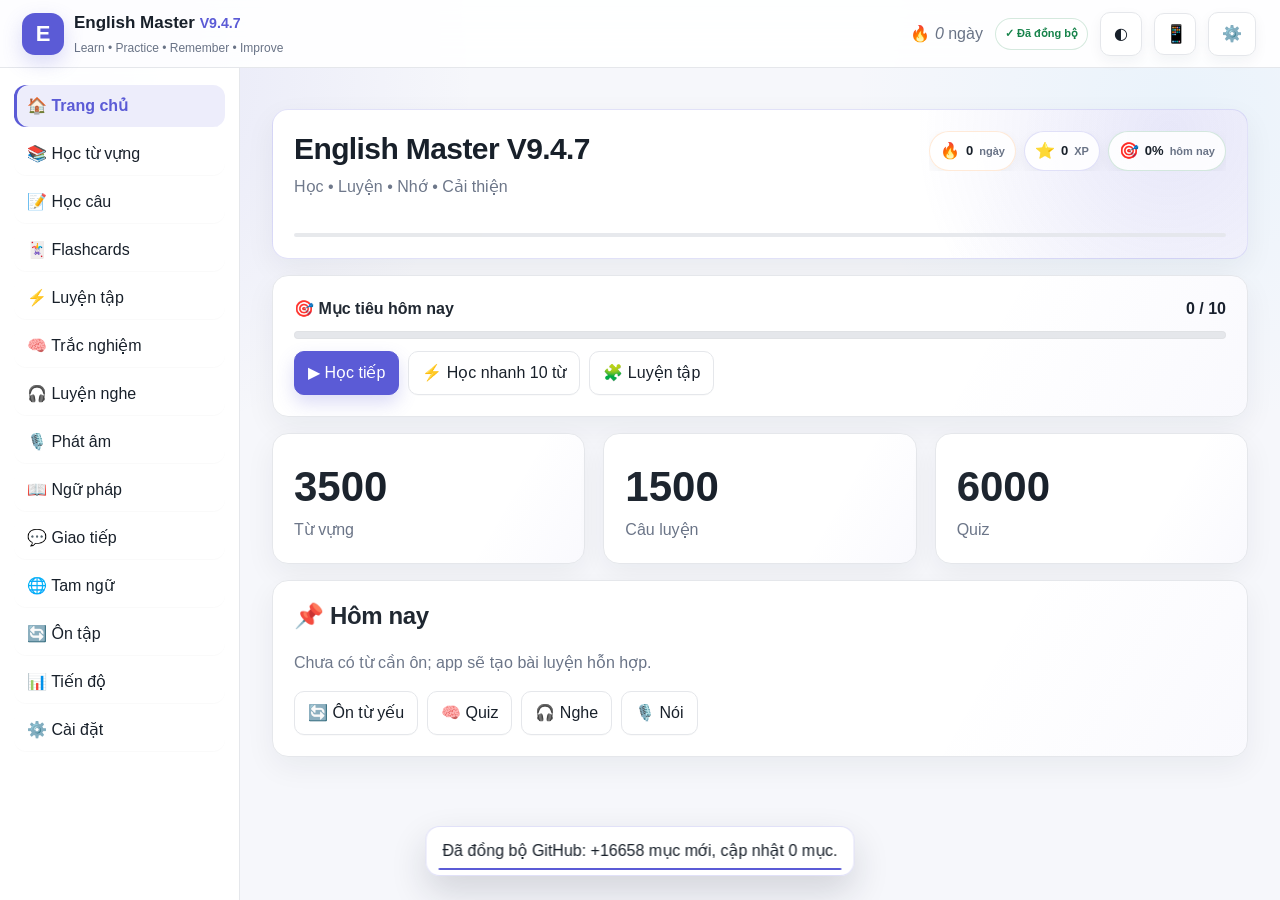
==== commit 0b4b34c6: "V9.4.7: bump web app cache-busting version" ====
--- a/index.html
+++ b/index.html
@@ -8,11 +8,11 @@
 <link rel="manifest" href="manifest.json">
 <meta name="apple-mobile-web-app-capable" content="yes">
 <link rel="stylesheet" href="styles.css">
-<title>English Master V9.4.6</title>
+<title>English Master V9.4.7</title>
 </head>
 <body>
-<header class="top"><div class="brand"><b>E</b><div><strong>English Master <small>V9.4.6</small></strong><span>Learn • Practice • Remember • Improve</span></div></div><div class="top-actions"><span>🔥 <i id="streak">0</i> ngày</span><span id="syncStatus" data-state="idle" aria-label="Trạng thái đồng bộ" title="Trạng thái đồng bộ">● Đồng bộ</span><button id="theme" aria-label="Đổi Light / Dark" title="Đổi Light / Dark">◐</button><button id="layoutQuick" class="layout-quick" onclick="toggleLayoutQuick()" aria-label="Chuyển sang giao diện điện thoại" title="Chuyển sang giao diện điện thoại">📱</button><button onclick="show('settings')" aria-label="Cài đặt" title="Cài đặt">⚙️</button></div></header>
+<header class="top"><div class="brand"><b>E</b><div><strong>English Master <small>V9.4.7</small></strong><span>Learn • Practice • Remember • Improve</span></div></div><div class="top-actions"><span>🔥 <i id="streak">0</i> ngày</span><span id="syncStatus" data-state="idle" aria-label="Trạng thái đồng bộ" title="Trạng thái đồng bộ">● Đồng bộ</span><button id="theme" aria-label="Đổi Light / Dark" title="Đổi Light / Dark">◐</button><button id="layoutQuick" class="layout-quick" onclick="toggleLayoutQuick()" aria-label="Chuyển sang giao diện điện thoại" title="Chuyển sang giao diện điện thoại">📱</button><button onclick="show('settings')" aria-label="Cài đặt" title="Cài đặt">⚙️</button></div></header>
 <div class="layout"><aside id="side"><button onclick="show('home')" aria-label="Trang chủ" title="Trang chủ">🏠 Trang chủ</button><button onclick="show('vocab')" aria-label="Học từ vựng" title="Học từ vựng">📚 Học từ vựng</button><button onclick="show('sentences')" aria-label="Học câu" title="Học câu">📝 Học câu</button><button onclick="show('flashcards')" aria-label="Flashcards" title="Flashcards">🃏 Flashcards</button><button onclick="show('practice')" aria-label="Luyện tập" title="Luyện tập">⚡ Luyện tập</button><button onclick="show('quiz')" aria-label="Trắc nghiệm" title="Trắc nghiệm">🧠 Trắc nghiệm</button><button onclick="show('listening')" aria-label="Luyện nghe" title="Luyện nghe">🎧 Luyện nghe</button><button onclick="show('speaking')" aria-label="Phát âm" title="Phát âm">🎙️ Phát âm</button><button onclick="show('grammar')" aria-label="Ngữ pháp" title="Ngữ pháp">📖 Ngữ pháp</button><button onclick="show('communication')" aria-label="Giao tiếp" title="Giao tiếp">💬 Giao tiếp</button><button onclick="show('trilingual')" aria-label="Tam ngữ" title="Tam ngữ">🌐 Tam ngữ</button><button onclick="show('review')" aria-label="Ôn tập" title="Ôn tập">🔄 Ôn tập</button><button onclick="show('stats')" aria-label="Tiến độ" title="Tiến độ">📊 Tiến độ</button><button onclick="show('settings')" aria-label="Cài đặt" title="Cài đặt">⚙️ Cài đặt</button></aside><main><div id="view"></div></main></div>
 <div id="toast" role="status" aria-live="polite"></div><button id="backTop" aria-label="Về đầu trang" title="Về đầu trang">↑</button>
-<script src="app.js?v=9.4.6"></script>
+<script src="app.js?v=9.4.7"></script>
 </body></html>
--- a/styles.css
+++ b/styles.css
@@ -7,11 +7,11 @@
 
 /* Phone-only layout: scoped exclusively to body.layout-phone. Desktop layout remains unchanged. */
 body.layout-phone{overflow-x:hidden}body.layout-phone .top{height:58px;padding:0 10px}body.layout-phone .brand>b{width:36px;height:36px;border-radius:10px;font-size:19px}body.layout-phone .brand strong{font-size:15px}body.layout-phone .brand span{display:none}body.layout-phone .top-actions{gap:6px}body.layout-phone .top-actions button{padding:7px 9px}
-body.layout-phone .layout{display:block;min-height:calc(100vh - 58px)}body.layout-phone #side{position:fixed;left:0;right:0;bottom:0;top:auto;width:auto;height:auto;z-index:20;display:flex;gap:4px;padding:7px 6px;overflow-x:auto;overflow-y:hidden;background:var(--card);border-right:0;border-top:1px solid var(--line);box-shadow:0 -6px 20px rgba(0,0,0,.08)}body.layout-phone #side button{flex:0 0 58px;width:58px;height:46px;margin:0;padding:4px 2px;border-radius:10px;text-align:center;font-size:0;white-space:nowrap}body.layout-phone #side button:first-letter{font-size:19px}body.layout-phone main{max-width:none;width:100%;padding:13px 12px calc(76px + env(safe-area-inset-bottom));margin:0}body.layout-phone .card{border-radius:13px;padding:15px;margin-bottom:12px}body.layout-phone .hero{padding:19px 16px}body.layout-phone .title{font-size:23px}body.layout-phone .grid,body.layout-phone .grid2,body.layout-phone .grid-2{grid-template-columns:1fr!important;gap:12px}body.layout-phone .options{grid-template-columns:1fr!important;gap:9px}body.layout-phone .option{padding:13px}body.layout-phone .actions{gap:7px}body.layout-phone .actions button{min-height:42px}body.layout-phone .row{align-items:stretch;flex-wrap:wrap}body.layout-phone .row>input{flex:1 1 180px}body.layout-phone .table-wrap{margin:0 -3px}body.layout-phone .table th,body.layout-phone .table td{min-width:125px;padding:9px}body.layout-phone .jump-control{width:100%;padding-top:5px}body.layout-phone .jump-input{width:78px!important;flex-basis:78px}body.layout-phone .flash{min-height:280px;padding:20px;margin:13px 0}body.layout-phone .flash .big{font-size:34px}body.layout-phone .word{font-size:25px}
+body.layout-phone .layout{display:block;min-height:calc(100vh - 58px)}body.layout-phone #side{position:fixed;left:0;right:0;bottom:0;top:auto;width:auto;height:auto;z-index:20;display:flex;gap:4px;padding:7px 6px;overflow-x:auto;overflow-y:hidden;background:var(--card);border-right:0;border-top:1px solid var(--line);box-shadow:0 -6px 20px rgba(0,0,0,.08)}body.layout-phone #side button{flex:0 0 58px;width:58px;height:46px;margin:0;padding:4px 2px;border-radius:10px;text-align:center;font-size:0;white-space:nowrap}body.layout-phone #side button:first-letter{font-size:19px}body.layout-phone main{max-width:none;width:100%;padding:13px 12px calc(100px + env(safe-area-inset-bottom));margin:0}body.layout-phone .card{border-radius:13px;padding:15px;margin-bottom:12px}body.layout-phone .hero{padding:19px 16px}body.layout-phone .title{font-size:23px}body.layout-phone .grid,body.layout-phone .grid2,body.layout-phone .grid-2{grid-template-columns:1fr!important;gap:12px}body.layout-phone .options{grid-template-columns:1fr!important;gap:9px}body.layout-phone .option{padding:13px}body.layout-phone .actions{gap:7px}body.layout-phone .actions button{min-height:42px}body.layout-phone .row{align-items:stretch;flex-wrap:wrap}body.layout-phone .row>input{flex:1 1 180px}body.layout-phone .table-wrap{margin:0 -3px}body.layout-phone .table th,body.layout-phone .table td{min-width:125px;padding:9px}body.layout-phone .jump-control{width:100%;padding-top:5px}body.layout-phone .jump-input{width:78px!important;flex-basis:78px}body.layout-phone .flash{min-height:280px;padding:20px;margin:13px 0}body.layout-phone .flash .big{font-size:34px}body.layout-phone .word{font-size:25px}
 body.layout-desktop .jump-control{width:auto}
 
 /* Mobile robustness: touch targets, safe areas, and long-content containment. */
-body.layout-phone{min-width:0;overscroll-behavior-x:none}
+body.layout-phone{min-width:0;overscroll-behavior-x:none;scroll-padding-bottom:calc(100px + env(safe-area-inset-bottom))}
 body.layout-phone button,body.layout-phone input,body.layout-phone select{min-height:42px}
 body.layout-phone #side{padding-bottom:calc(7px + env(safe-area-inset-bottom));padding-left:calc(6px + env(safe-area-inset-left));padding-right:calc(6px + env(safe-area-inset-right))}
 body.layout-phone #side button{touch-action:manipulation}
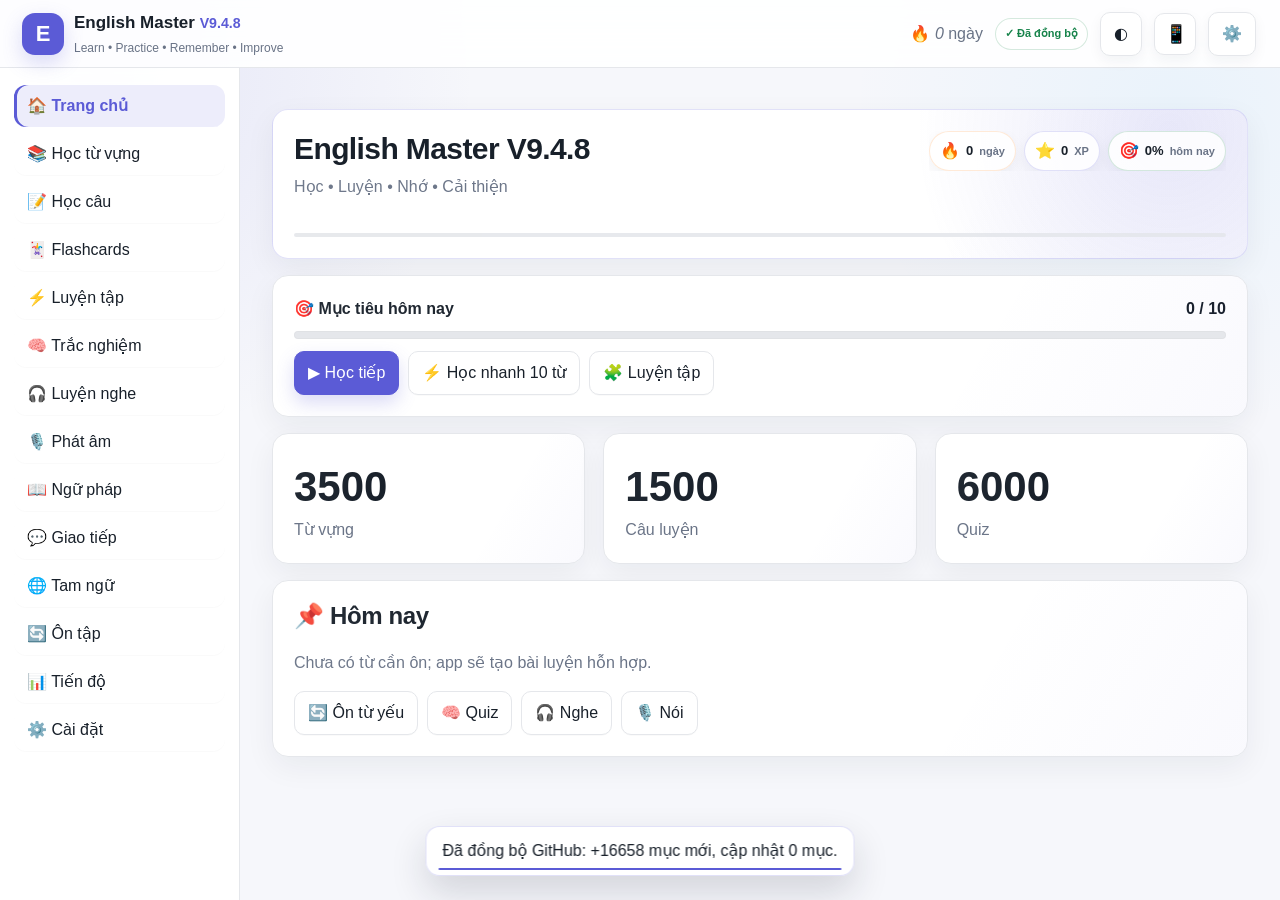
==== commit 000fa5b8: "V9.4.8: update HTML asset/version references" ====
--- a/index.html
+++ b/index.html
@@ -3,16 +3,16 @@
 <head>
 <meta charset="utf-8">
 <meta name="viewport" content="width=device-width,initial-scale=1">
-<meta name="application-version" content="9.4.6">
+<meta name="application-version" content="9.4.8">
 <meta name="theme-color" content="#5b5bd6">
 <link rel="manifest" href="manifest.json">
 <meta name="apple-mobile-web-app-capable" content="yes">
 <link rel="stylesheet" href="styles.css">
-<title>English Master V9.4.7</title>
+<title>English Master V9.4.8</title>
 </head>
 <body>
-<header class="top"><div class="brand"><b>E</b><div><strong>English Master <small>V9.4.7</small></strong><span>Learn • Practice • Remember • Improve</span></div></div><div class="top-actions"><span>🔥 <i id="streak">0</i> ngày</span><span id="syncStatus" data-state="idle" aria-label="Trạng thái đồng bộ" title="Trạng thái đồng bộ">● Đồng bộ</span><button id="theme" aria-label="Đổi Light / Dark" title="Đổi Light / Dark">◐</button><button id="layoutQuick" class="layout-quick" onclick="toggleLayoutQuick()" aria-label="Chuyển sang giao diện điện thoại" title="Chuyển sang giao diện điện thoại">📱</button><button onclick="show('settings')" aria-label="Cài đặt" title="Cài đặt">⚙️</button></div></header>
+<header class="top"><div class="brand"><b>E</b><div><strong>English Master <small>V9.4.8</small></strong><span>Learn • Practice • Remember • Improve</span></div></div><div class="top-actions"><span>🔥 <i id="streak">0</i> ngày</span><span id="syncStatus" data-state="idle" aria-label="Trạng thái đồng bộ" title="Trạng thái đồng bộ">● Đồng bộ</span><button id="theme" aria-label="Đổi Light / Dark" title="Đổi Light / Dark">◐</button><button id="layoutQuick" class="layout-quick" onclick="toggleLayoutQuick()" aria-label="Chuyển sang giao diện điện thoại" title="Chuyển sang giao diện điện thoại">📱</button><button onclick="show('settings')" aria-label="Cài đặt" title="Cài đặt">⚙️</button></div></header>
 <div class="layout"><aside id="side"><button onclick="show('home')" aria-label="Trang chủ" title="Trang chủ">🏠 Trang chủ</button><button onclick="show('vocab')" aria-label="Học từ vựng" title="Học từ vựng">📚 Học từ vựng</button><button onclick="show('sentences')" aria-label="Học câu" title="Học câu">📝 Học câu</button><button onclick="show('flashcards')" aria-label="Flashcards" title="Flashcards">🃏 Flashcards</button><button onclick="show('practice')" aria-label="Luyện tập" title="Luyện tập">⚡ Luyện tập</button><button onclick="show('quiz')" aria-label="Trắc nghiệm" title="Trắc nghiệm">🧠 Trắc nghiệm</button><button onclick="show('listening')" aria-label="Luyện nghe" title="Luyện nghe">🎧 Luyện nghe</button><button onclick="show('speaking')" aria-label="Phát âm" title="Phát âm">🎙️ Phát âm</button><button onclick="show('grammar')" aria-label="Ngữ pháp" title="Ngữ pháp">📖 Ngữ pháp</button><button onclick="show('communication')" aria-label="Giao tiếp" title="Giao tiếp">💬 Giao tiếp</button><button onclick="show('trilingual')" aria-label="Tam ngữ" title="Tam ngữ">🌐 Tam ngữ</button><button onclick="show('review')" aria-label="Ôn tập" title="Ôn tập">🔄 Ôn tập</button><button onclick="show('stats')" aria-label="Tiến độ" title="Tiến độ">📊 Tiến độ</button><button onclick="show('settings')" aria-label="Cài đặt" title="Cài đặt">⚙️ Cài đặt</button></aside><main><div id="view"></div></main></div>
 <div id="toast" role="status" aria-live="polite"></div><button id="backTop" aria-label="Về đầu trang" title="Về đầu trang">↑</button>
-<script src="app.js?v=9.4.7"></script>
+<script src="app.js?v=9.4.8"></script>
 </body></html>
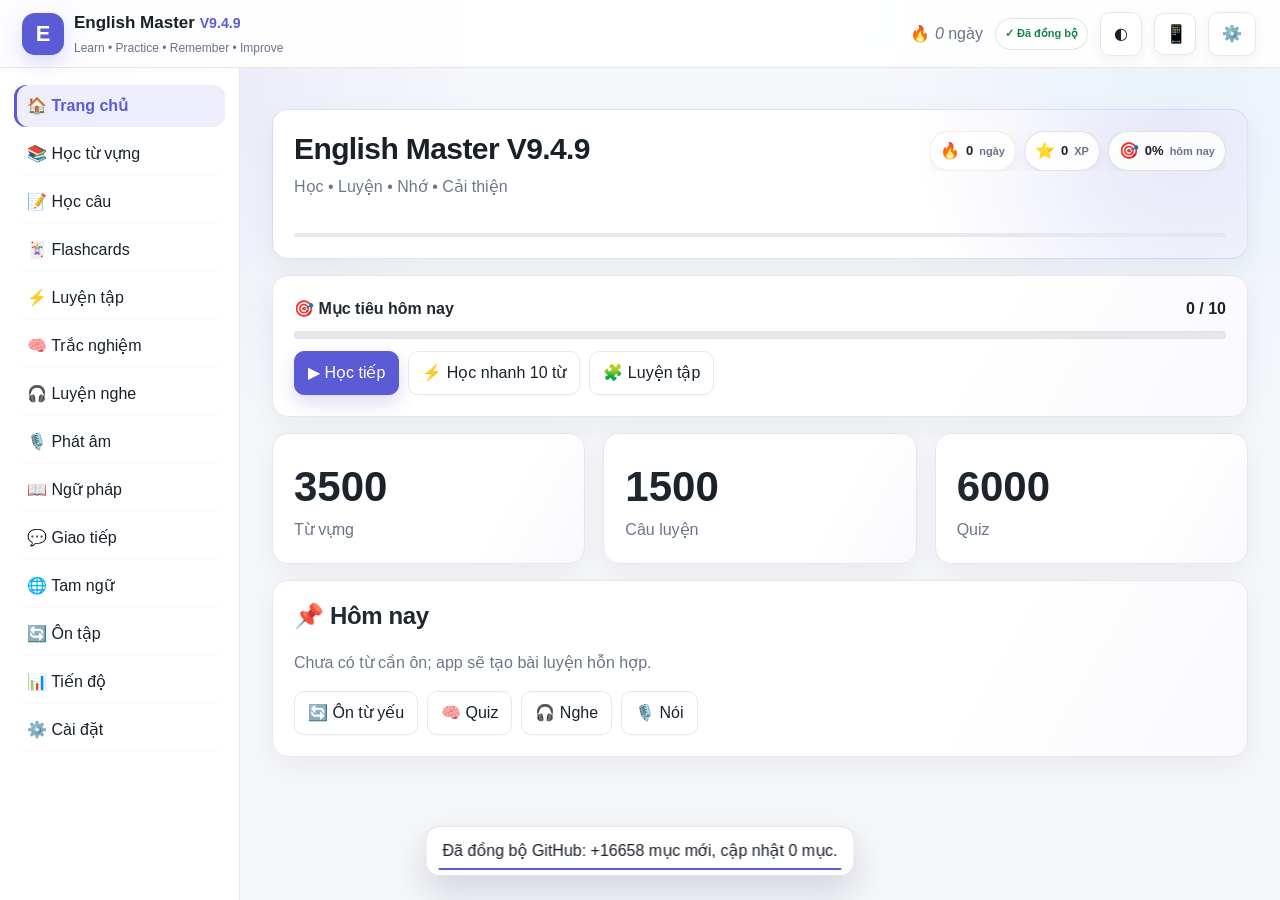
==== commit 3159330d: "V9.4.9: align HTML version and cache bust" ====
--- a/index.html
+++ b/index.html
@@ -3,16 +3,16 @@
 <head>
 <meta charset="utf-8">
 <meta name="viewport" content="width=device-width,initial-scale=1">
-<meta name="application-version" content="9.4.8">
+<meta name="application-version" content="9.4.9">
 <meta name="theme-color" content="#5b5bd6">
 <link rel="manifest" href="manifest.json">
 <meta name="apple-mobile-web-app-capable" content="yes">
 <link rel="stylesheet" href="styles.css">
-<title>English Master V9.4.8</title>
+<title>English Master V9.4.9</title>
 </head>
 <body>
-<header class="top"><div class="brand"><b>E</b><div><strong>English Master <small>V9.4.8</small></strong><span>Learn • Practice • Remember • Improve</span></div></div><div class="top-actions"><span>🔥 <i id="streak">0</i> ngày</span><span id="syncStatus" data-state="idle" aria-label="Trạng thái đồng bộ" title="Trạng thái đồng bộ">● Đồng bộ</span><button id="theme" aria-label="Đổi Light / Dark" title="Đổi Light / Dark">◐</button><button id="layoutQuick" class="layout-quick" onclick="toggleLayoutQuick()" aria-label="Chuyển sang giao diện điện thoại" title="Chuyển sang giao diện điện thoại">📱</button><button onclick="show('settings')" aria-label="Cài đặt" title="Cài đặt">⚙️</button></div></header>
+<header class="top"><div class="brand"><b>E</b><div><strong>English Master <small>V9.4.9</small></strong><span>Learn • Practice • Remember • Improve</span></div></div><div class="top-actions"><span>🔥 <i id="streak">0</i> ngày</span><span id="syncStatus" data-state="idle" aria-label="Trạng thái đồng bộ" title="Trạng thái đồng bộ">● Đồng bộ</span><button id="theme" aria-label="Đổi Light / Dark" title="Đổi Light / Dark">◐</button><button id="layoutQuick" class="layout-quick" onclick="toggleLayoutQuick()" aria-label="Chuyển sang giao diện điện thoại" title="Chuyển sang giao diện điện thoại">📱</button><button onclick="show('settings')" aria-label="Cài đặt" title="Cài đặt">⚙️</button></div></header>
 <div class="layout"><aside id="side"><button onclick="show('home')" aria-label="Trang chủ" title="Trang chủ">🏠 Trang chủ</button><button onclick="show('vocab')" aria-label="Học từ vựng" title="Học từ vựng">📚 Học từ vựng</button><button onclick="show('sentences')" aria-label="Học câu" title="Học câu">📝 Học câu</button><button onclick="show('flashcards')" aria-label="Flashcards" title="Flashcards">🃏 Flashcards</button><button onclick="show('practice')" aria-label="Luyện tập" title="Luyện tập">⚡ Luyện tập</button><button onclick="show('quiz')" aria-label="Trắc nghiệm" title="Trắc nghiệm">🧠 Trắc nghiệm</button><button onclick="show('listening')" aria-label="Luyện nghe" title="Luyện nghe">🎧 Luyện nghe</button><button onclick="show('speaking')" aria-label="Phát âm" title="Phát âm">🎙️ Phát âm</button><button onclick="show('grammar')" aria-label="Ngữ pháp" title="Ngữ pháp">📖 Ngữ pháp</button><button onclick="show('communication')" aria-label="Giao tiếp" title="Giao tiếp">💬 Giao tiếp</button><button onclick="show('trilingual')" aria-label="Tam ngữ" title="Tam ngữ">🌐 Tam ngữ</button><button onclick="show('review')" aria-label="Ôn tập" title="Ôn tập">🔄 Ôn tập</button><button onclick="show('stats')" aria-label="Tiến độ" title="Tiến độ">📊 Tiến độ</button><button onclick="show('settings')" aria-label="Cài đặt" title="Cài đặt">⚙️ Cài đặt</button></aside><main><div id="view"></div></main></div>
 <div id="toast" role="status" aria-live="polite"></div><button id="backTop" aria-label="Về đầu trang" title="Về đầu trang">↑</button>
-<script src="app.js?v=9.4.8"></script>
+<script src="app.js?v=9.4.9"></script>
 </body></html>
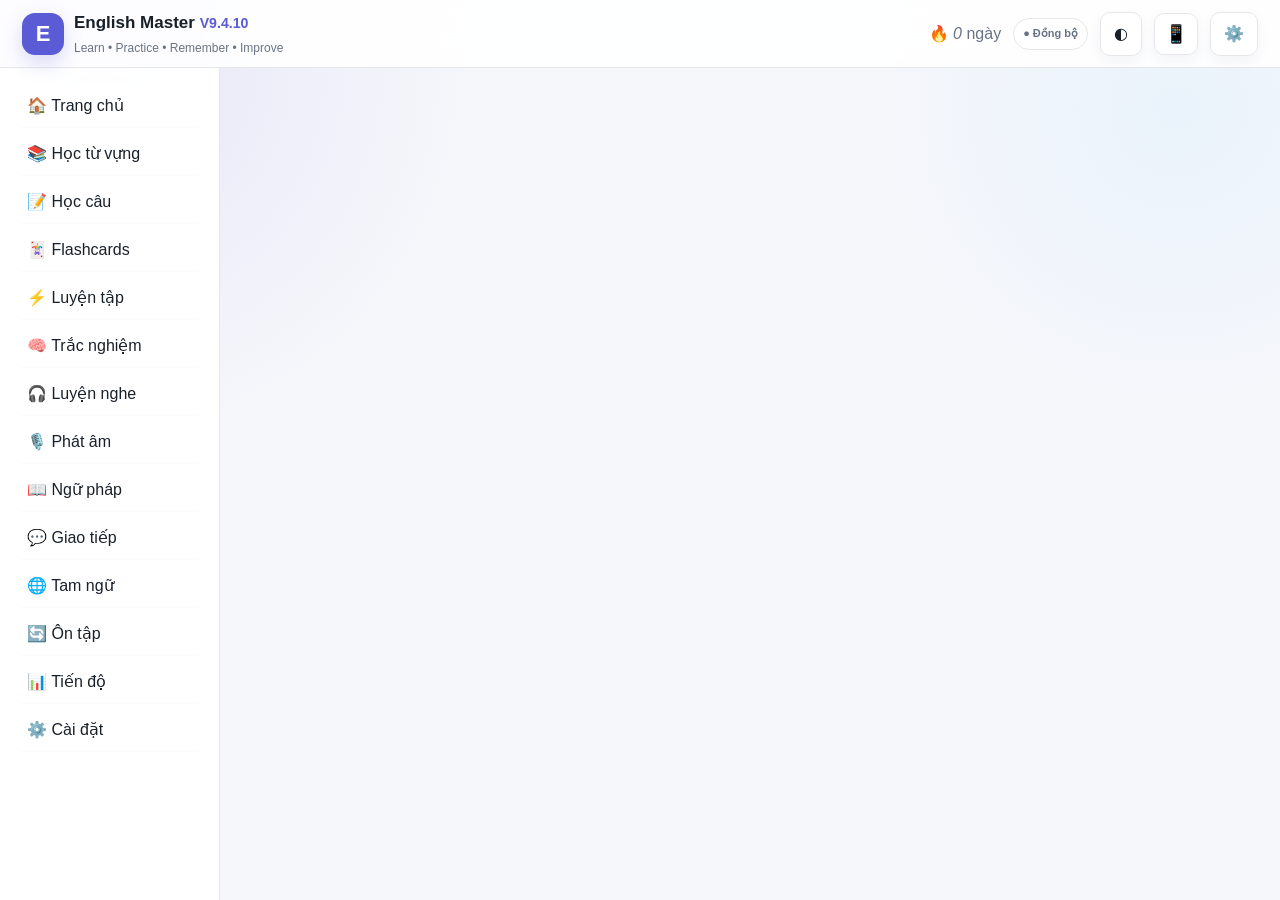
==== commit 55799b58: "V9.4.10: update HTML version" ====
--- a/index.html
+++ b/index.html
@@ -3,16 +3,16 @@
 <head>
 <meta charset="utf-8">
 <meta name="viewport" content="width=device-width,initial-scale=1">
-<meta name="application-version" content="9.4.9">
+<meta name="application-version" content="9.4.10">
 <meta name="theme-color" content="#5b5bd6">
 <link rel="manifest" href="manifest.json">
 <meta name="apple-mobile-web-app-capable" content="yes">
 <link rel="stylesheet" href="styles.css">
-<title>English Master V9.4.9</title>
+<title>English Master V9.4.10</title>
 </head>
 <body>
-<header class="top"><div class="brand"><b>E</b><div><strong>English Master <small>V9.4.9</small></strong><span>Learn • Practice • Remember • Improve</span></div></div><div class="top-actions"><span>🔥 <i id="streak">0</i> ngày</span><span id="syncStatus" data-state="idle" aria-label="Trạng thái đồng bộ" title="Trạng thái đồng bộ">● Đồng bộ</span><button id="theme" aria-label="Đổi Light / Dark" title="Đổi Light / Dark">◐</button><button id="layoutQuick" class="layout-quick" onclick="toggleLayoutQuick()" aria-label="Chuyển sang giao diện điện thoại" title="Chuyển sang giao diện điện thoại">📱</button><button onclick="show('settings')" aria-label="Cài đặt" title="Cài đặt">⚙️</button></div></header>
+<header class="top"><div class="brand"><b>E</b><div><strong>English Master <small>V9.4.10</small></strong><span>Learn • Practice • Remember • Improve</span></div></div><div class="top-actions"><span>🔥 <i id="streak">0</i> ngày</span><span id="syncStatus" data-state="idle" aria-label="Trạng thái đồng bộ" title="Trạng thái đồng bộ">● Đồng bộ</span><button id="theme" aria-label="Đổi Light / Dark" title="Đổi Light / Dark">◐</button><button id="layoutQuick" class="layout-quick" onclick="toggleLayoutQuick()" aria-label="Chuyển sang giao diện điện thoại" title="Chuyển sang giao diện điện thoại">📱</button><button onclick="show('settings')" aria-label="Cài đặt" title="Cài đặt">⚙️</button></div></header>
 <div class="layout"><aside id="side"><button onclick="show('home')" aria-label="Trang chủ" title="Trang chủ">🏠 Trang chủ</button><button onclick="show('vocab')" aria-label="Học từ vựng" title="Học từ vựng">📚 Học từ vựng</button><button onclick="show('sentences')" aria-label="Học câu" title="Học câu">📝 Học câu</button><button onclick="show('flashcards')" aria-label="Flashcards" title="Flashcards">🃏 Flashcards</button><button onclick="show('practice')" aria-label="Luyện tập" title="Luyện tập">⚡ Luyện tập</button><button onclick="show('quiz')" aria-label="Trắc nghiệm" title="Trắc nghiệm">🧠 Trắc nghiệm</button><button onclick="show('listening')" aria-label="Luyện nghe" title="Luyện nghe">🎧 Luyện nghe</button><button onclick="show('speaking')" aria-label="Phát âm" title="Phát âm">🎙️ Phát âm</button><button onclick="show('grammar')" aria-label="Ngữ pháp" title="Ngữ pháp">📖 Ngữ pháp</button><button onclick="show('communication')" aria-label="Giao tiếp" title="Giao tiếp">💬 Giao tiếp</button><button onclick="show('trilingual')" aria-label="Tam ngữ" title="Tam ngữ">🌐 Tam ngữ</button><button onclick="show('review')" aria-label="Ôn tập" title="Ôn tập">🔄 Ôn tập</button><button onclick="show('stats')" aria-label="Tiến độ" title="Tiến độ">📊 Tiến độ</button><button onclick="show('settings')" aria-label="Cài đặt" title="Cài đặt">⚙️ Cài đặt</button></aside><main><div id="view"></div></main></div>
 <div id="toast" role="status" aria-live="polite"></div><button id="backTop" aria-label="Về đầu trang" title="Về đầu trang">↑</button>
-<script src="app.js?v=9.4.9"></script>
+<script src="app.js?v=9.4.10"></script>
 </body></html>
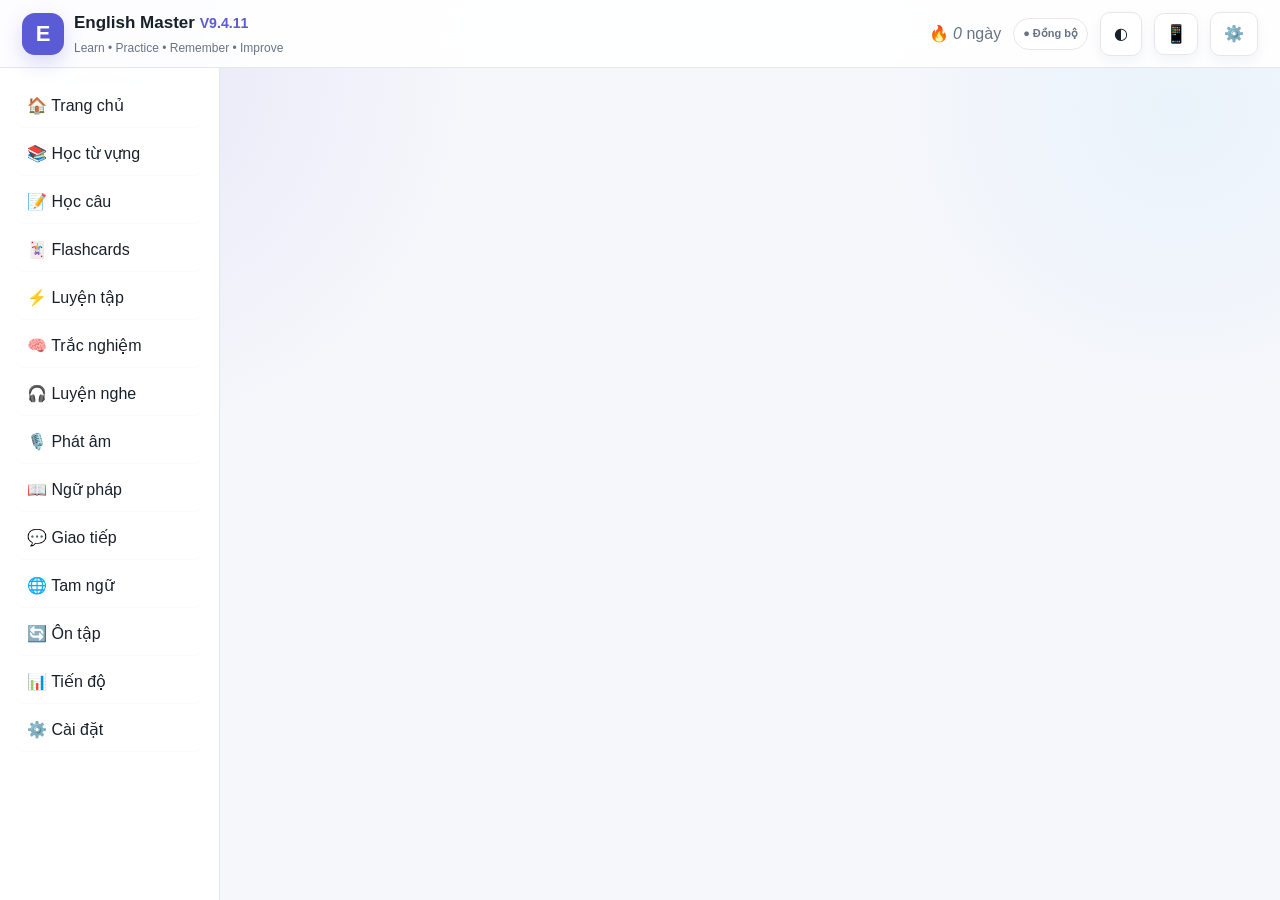
==== commit ff591517: "Update index version cache-bust to 9.4.11" ====
--- a/index.html
+++ b/index.html
@@ -3,16 +3,16 @@
 <head>
 <meta charset="utf-8">
 <meta name="viewport" content="width=device-width,initial-scale=1">
-<meta name="application-version" content="9.4.10">
+<meta name="application-version" content="9.4.11">
 <meta name="theme-color" content="#5b5bd6">
 <link rel="manifest" href="manifest.json">
 <meta name="apple-mobile-web-app-capable" content="yes">
 <link rel="stylesheet" href="styles.css">
-<title>English Master V9.4.10</title>
+<title>English Master V9.4.11</title>
 </head>
 <body>
-<header class="top"><div class="brand"><b>E</b><div><strong>English Master <small>V9.4.10</small></strong><span>Learn • Practice • Remember • Improve</span></div></div><div class="top-actions"><span>🔥 <i id="streak">0</i> ngày</span><span id="syncStatus" data-state="idle" aria-label="Trạng thái đồng bộ" title="Trạng thái đồng bộ">● Đồng bộ</span><button id="theme" aria-label="Đổi Light / Dark" title="Đổi Light / Dark">◐</button><button id="layoutQuick" class="layout-quick" onclick="toggleLayoutQuick()" aria-label="Chuyển sang giao diện điện thoại" title="Chuyển sang giao diện điện thoại">📱</button><button onclick="show('settings')" aria-label="Cài đặt" title="Cài đặt">⚙️</button></div></header>
+<header class="top"><div class="brand"><b>E</b><div><strong>English Master <small>V9.4.11</small></strong><span>Learn • Practice • Remember • Improve</span></div></div><div class="top-actions"><span>🔥 <i id="streak">0</i> ngày</span><span id="syncStatus" data-state="idle" aria-label="Trạng thái đồng bộ" title="Trạng thái đồng bộ">● Đồng bộ</span><button id="theme" aria-label="Đổi Light / Dark" title="Đổi Light / Dark">◐</button><button id="layoutQuick" class="layout-quick" onclick="toggleLayoutQuick()" aria-label="Chuyển sang giao diện điện thoại" title="Chuyển sang giao diện điện thoại">📱</button><button onclick="show('settings')" aria-label="Cài đặt" title="Cài đặt">⚙️</button></div></header>
 <div class="layout"><aside id="side"><button onclick="show('home')" aria-label="Trang chủ" title="Trang chủ">🏠 Trang chủ</button><button onclick="show('vocab')" aria-label="Học từ vựng" title="Học từ vựng">📚 Học từ vựng</button><button onclick="show('sentences')" aria-label="Học câu" title="Học câu">📝 Học câu</button><button onclick="show('flashcards')" aria-label="Flashcards" title="Flashcards">🃏 Flashcards</button><button onclick="show('practice')" aria-label="Luyện tập" title="Luyện tập">⚡ Luyện tập</button><button onclick="show('quiz')" aria-label="Trắc nghiệm" title="Trắc nghiệm">🧠 Trắc nghiệm</button><button onclick="show('listening')" aria-label="Luyện nghe" title="Luyện nghe">🎧 Luyện nghe</button><button onclick="show('speaking')" aria-label="Phát âm" title="Phát âm">🎙️ Phát âm</button><button onclick="show('grammar')" aria-label="Ngữ pháp" title="Ngữ pháp">📖 Ngữ pháp</button><button onclick="show('communication')" aria-label="Giao tiếp" title="Giao tiếp">💬 Giao tiếp</button><button onclick="show('trilingual')" aria-label="Tam ngữ" title="Tam ngữ">🌐 Tam ngữ</button><button onclick="show('review')" aria-label="Ôn tập" title="Ôn tập">🔄 Ôn tập</button><button onclick="show('stats')" aria-label="Tiến độ" title="Tiến độ">📊 Tiến độ</button><button onclick="show('settings')" aria-label="Cài đặt" title="Cài đặt">⚙️ Cài đặt</button></aside><main><div id="view"></div></main></div>
 <div id="toast" role="status" aria-live="polite"></div><button id="backTop" aria-label="Về đầu trang" title="Về đầu trang">↑</button>
-<script src="app.js?v=9.4.10"></script>
+<script src="app.js?v=9.4.11"></script>
 </body></html>
